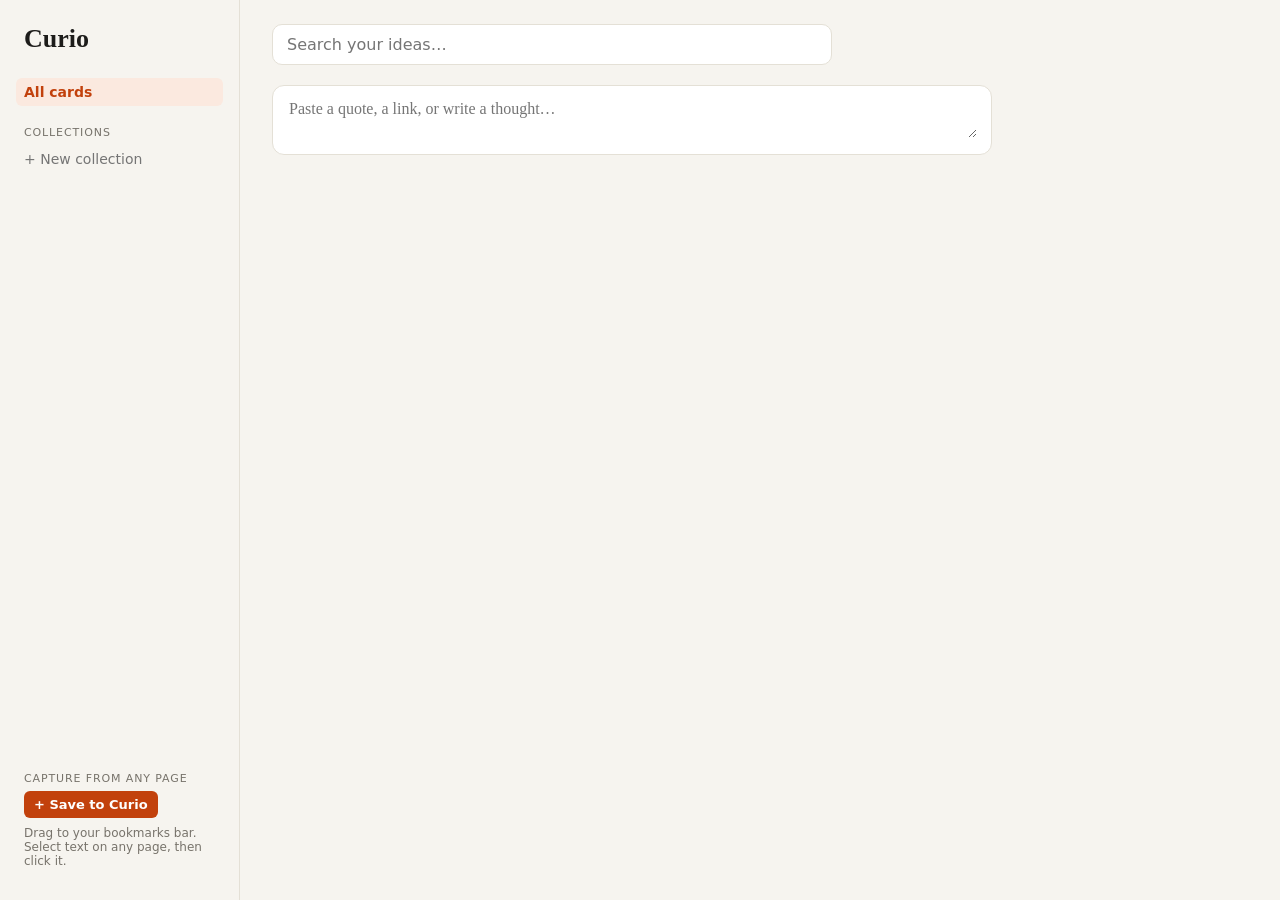
==== static/index.html @ 63f0060b "Curio: personal knowledge-curation app Cards (quotes, links, videos, notes), collections, related id" ====
<!doctype html>
<html lang="en">
<head>
  <meta charset="utf-8">
  <meta name="viewport" content="width=device-width, initial-scale=1">
  <title>Curio</title>
  <link rel="stylesheet" href="style.css">
</head>
<body>
  <aside class="sidebar">
    <h1 class="logo">Curio</h1>
    <nav>
      <a href="#" class="nav-item active" data-collection="">All cards</a>
      <div class="nav-label">Collections</div>
      <div id="collection-list"></div>
      <form id="new-collection" class="new-collection">
        <input name="name" placeholder="+ New collection" autocomplete="off">
      </form>
    </nav>
    <div class="bookmarklet-box">
      <div class="nav-label">Capture from any page</div>
      <a id="bookmarklet" class="bookmarklet" title="Drag me to your bookmarks bar">+ Save to Curio</a>
      <p>Drag to your bookmarks bar. Select text on any page, then click it.</p>
    </div>
  </aside>

  <main>
    <header class="topbar">
      <input id="search" type="search" placeholder="Search your ideas…" autocomplete="off">
    </header>

    <form id="capture" class="capture">
      <textarea name="content" rows="2" placeholder="Paste a quote, a link, or write a thought…"></textarea>
      <div class="capture-extra" hidden>
        <input name="title" placeholder="Source / title (optional)">
        <input name="url" placeholder="Source URL (optional)">
        <input name="note" placeholder="Why are you saving this? (optional)">
        <div class="capture-actions">
          <span class="type-hint"></span>
          <button type="submit">Save card</button>
        </div>
      </div>
    </form>

    <div id="heading" class="heading"></div>
    <div id="grid" class="grid"></div>
    <p id="empty" class="empty" hidden>Nothing here yet. Save your first idea above.</p>
  </main>

  <dialog id="detail" class="detail">
    <button class="close" aria-label="Close">×</button>
    <div id="detail-body"></div>
  </dialog>

  <script src="app.js"></script>
</body>
</html>
---- static/style.css ----
:root {
  --bg: #f6f4ef;
  --surface: #ffffff;
  --text: #1d1c1a;
  --muted: #77736b;
  --line: #e4e0d6;
  --accent: #c2410c;
  --accent-soft: #fbe9df;
  --serif: Georgia, "Iowan Old Style", serif;
  --sans: -apple-system, "Segoe UI", system-ui, sans-serif;
}
@media (prefers-color-scheme: dark) {
  :root {
    --bg: #161514;
    --surface: #211f1d;
    --text: #ece9e2;
    --muted: #9a958b;
    --line: #34312d;
    --accent: #f97316;
    --accent-soft: #3a2518;
  }
}
* { box-sizing: border-box; }
body {
  margin: 0; display: flex; min-height: 100vh;
  background: var(--bg); color: var(--text); font-family: var(--sans);
}
input, textarea, button { font: inherit; color: inherit; }

/* sidebar */
.sidebar {
  width: 240px; flex-shrink: 0; padding: 24px 16px; border-right: 1px solid var(--line);
  position: sticky; top: 0; height: 100vh; overflow-y: auto; display: flex; flex-direction: column;
}
.logo { font-family: var(--serif); font-size: 26px; margin: 0 8px 24px; }
.nav-label { font-size: 11px; text-transform: uppercase; letter-spacing: .08em; color: var(--muted); margin: 20px 8px 6px; }
.nav-item {
  display: flex; justify-content: space-between; padding: 6px 8px; border-radius: 6px;
  color: inherit; text-decoration: none; font-size: 14px;
}
.nav-item:hover { background: var(--line); }
.nav-item.active { background: var(--accent-soft); color: var(--accent); font-weight: 600; }
.nav-item .count { color: var(--muted); font-weight: 400; }
.new-collection input {
  width: 100%; border: none; background: none; padding: 6px 8px; font-size: 14px; color: var(--muted);
}
.new-collection input:focus { outline: 1px solid var(--line); border-radius: 6px; color: var(--text); }
.bookmarklet-box { margin-top: auto; font-size: 12px; color: var(--muted); }
.bookmarklet {
  display: inline-block; margin: 0 8px; padding: 6px 10px; border-radius: 6px;
  background: var(--accent); color: #fff; text-decoration: none; font-weight: 600; font-size: 13px; cursor: grab;
}
.bookmarklet-box p { margin: 8px; }

/* main */
main { flex: 1; padding: 24px 32px; min-width: 0; }
.topbar input {
  width: 100%; max-width: 560px; padding: 10px 14px; border-radius: 10px;
  border: 1px solid var(--line); background: var(--surface);
}
.capture {
  margin: 20px 0; background: var(--surface); border: 1px solid var(--line);
  border-radius: 12px; padding: 12px 14px; max-width: 720px;
}
.capture textarea { width: 100%; border: none; resize: vertical; background: none; outline: none; font-family: var(--serif); font-size: 16px; }
.capture-extra input {
  width: 100%; border: none; border-top: 1px solid var(--line); padding: 8px 0; background: none; outline: none; font-size: 13px;
}
.capture-actions { display: flex; justify-content: space-between; align-items: center; padding-top: 8px; }
.type-hint { font-size: 12px; color: var(--muted); }
button[type=submit], .btn {
  background: var(--accent); color: #fff; border: none; border-radius: 8px; padding: 7px 14px; font-weight: 600; cursor: pointer;
}
.btn.ghost { background: none; color: var(--muted); border: 1px solid var(--line); }
.heading { font-family: var(--serif); font-size: 22px; margin: 8px 0 16px; }
.heading small { font-family: var(--sans); font-size: 13px; color: var(--muted); margin-left: 8px; }
.empty { color: var(--muted); }

/* card grid (masonry via columns) */
.grid { columns: 280px; column-gap: 16px; }
.card {
  break-inside: avoid; margin-bottom: 16px; background: var(--surface); border: 1px solid var(--line);
  border-radius: 12px; padding: 16px; cursor: pointer; transition: transform .1s, box-shadow .1s;
}
.card:hover { transform: translateY(-2px); box-shadow: 0 6px 20px rgba(0,0,0,.08); }
.card .type { font-size: 11px; text-transform: uppercase; letter-spacing: .08em; color: var(--accent); margin-bottom: 8px; }
.card.quote .content { font-family: var(--serif); font-size: 17px; line-height: 1.45; }
.card.quote .content::before { content: "“"; color: var(--accent); }
.card.quote .content::after { content: "”"; color: var(--accent); }
.card.link .title, .card.video .title { font-weight: 600; margin-bottom: 6px; }
.card.video .content { color: var(--muted); font-size: 13px; }
.thumb { position: relative; margin: -16px -16px 12px; border-radius: 12px 12px 0 0; overflow: hidden; background: var(--line); }
.thumb img { display: block; width: 100%; max-height: 260px; object-fit: cover; }
.thumb.play::after {
  content: "▶"; position: absolute; inset: 0; margin: auto; width: 52px; height: 52px; border-radius: 50%;
  background: rgba(0,0,0,.6); color: #fff; display: grid; place-items: center; font-size: 20px; padding-left: 4px;
}
.player { position: relative; aspect-ratio: 16 / 9; margin-bottom: 20px; border-radius: 12px; overflow: hidden; background: #000; }
.player iframe { position: absolute; inset: 0; width: 100%; height: 100%; border: 0; }
.detail-image { display: block; max-width: 100%; max-height: 360px; border-radius: 12px; margin-bottom: 20px; }
.card .content { white-space: pre-wrap; word-wrap: break-word; line-height: 1.5; font-size: 14px; }
.card.link .content { color: var(--muted); font-size: 13px; }
.card .source { margin-top: 10px; font-size: 12px; color: var(--muted); overflow: hidden; text-overflow: ellipsis; white-space: nowrap; }
.card .score { float: right; font-size: 11px; color: var(--muted); }

/* detail */
.detail {
  width: min(900px, 94vw); max-height: 90vh; border: none; border-radius: 16px; padding: 32px;
  background: var(--bg); color: var(--text);
}
.detail::backdrop { background: rgba(0,0,0,.45); }
.detail .close { position: absolute; top: 12px; right: 16px; background: none; border: none; font-size: 26px; cursor: pointer; color: var(--muted); }
.detail-main { font-family: var(--serif); font-size: 21px; line-height: 1.5; white-space: pre-wrap; }
.detail-meta { color: var(--muted); font-size: 13px; margin: 14px 0; }
.detail-meta a { color: var(--accent); }
.detail textarea {
  width: 100%; min-height: 60px; border: 1px solid var(--line); border-radius: 8px; padding: 10px; background: var(--surface);
}
.chips { display: flex; flex-wrap: wrap; gap: 6px; margin: 8px 0 16px; }
.chip {
  border: 1px solid var(--line); background: var(--surface); border-radius: 999px; padding: 4px 12px; font-size: 13px; cursor: pointer;
}
.chip.on { background: var(--accent-soft); border-color: var(--accent); color: var(--accent); }
.section-title { font-size: 11px; text-transform: uppercase; letter-spacing: .08em; color: var(--muted); margin: 24px 0 8px; }
.related { columns: 240px; column-gap: 12px; }
.detail-actions { display: flex; gap: 8px; justify-content: flex-end; margin-top: 12px; }

@media (max-width: 760px) {
  body { flex-direction: column; }
  .sidebar { width: auto; height: auto; position: static; border-right: none; border-bottom: 1px solid var(--line); }
  .bookmarklet-box { display: none; }
  main { padding: 16px; }
}

/* why-note footer */
.card .why {
  margin: 12px -16px -16px; padding: 10px 16px; border-top: 1px dashed var(--line);
  font-size: 13px; font-style: italic; color: var(--muted); background: var(--accent-soft); border-radius: 0 0 12px 12px;
  white-space: pre-wrap;
}
.card .why::before { content: "Why: "; font-style: normal; font-weight: 600; color: var(--accent); }

/* video clips */
.clip-badge {
  position: absolute; left: 8px; bottom: 8px; background: rgba(0,0,0,.72); color: #fff;
  font-size: 12px; font-weight: 600; padding: 3px 8px; border-radius: 6px;
}
.card > .clip-badge { position: static; display: inline-block; margin-bottom: 8px; }
.clip { display: flex; flex-wrap: wrap; align-items: center; gap: 8px; margin: -8px 0 20px; font-size: 13px; color: var(--muted); }
.clip-label { font-weight: 600; color: var(--accent); }
.clip input {
  width: 72px; margin-left: 4px; padding: 5px 8px; border: 1px solid var(--line); border-radius: 6px; background: var(--surface);
}
.btn.small { padding: 5px 10px; font-size: 13px; }
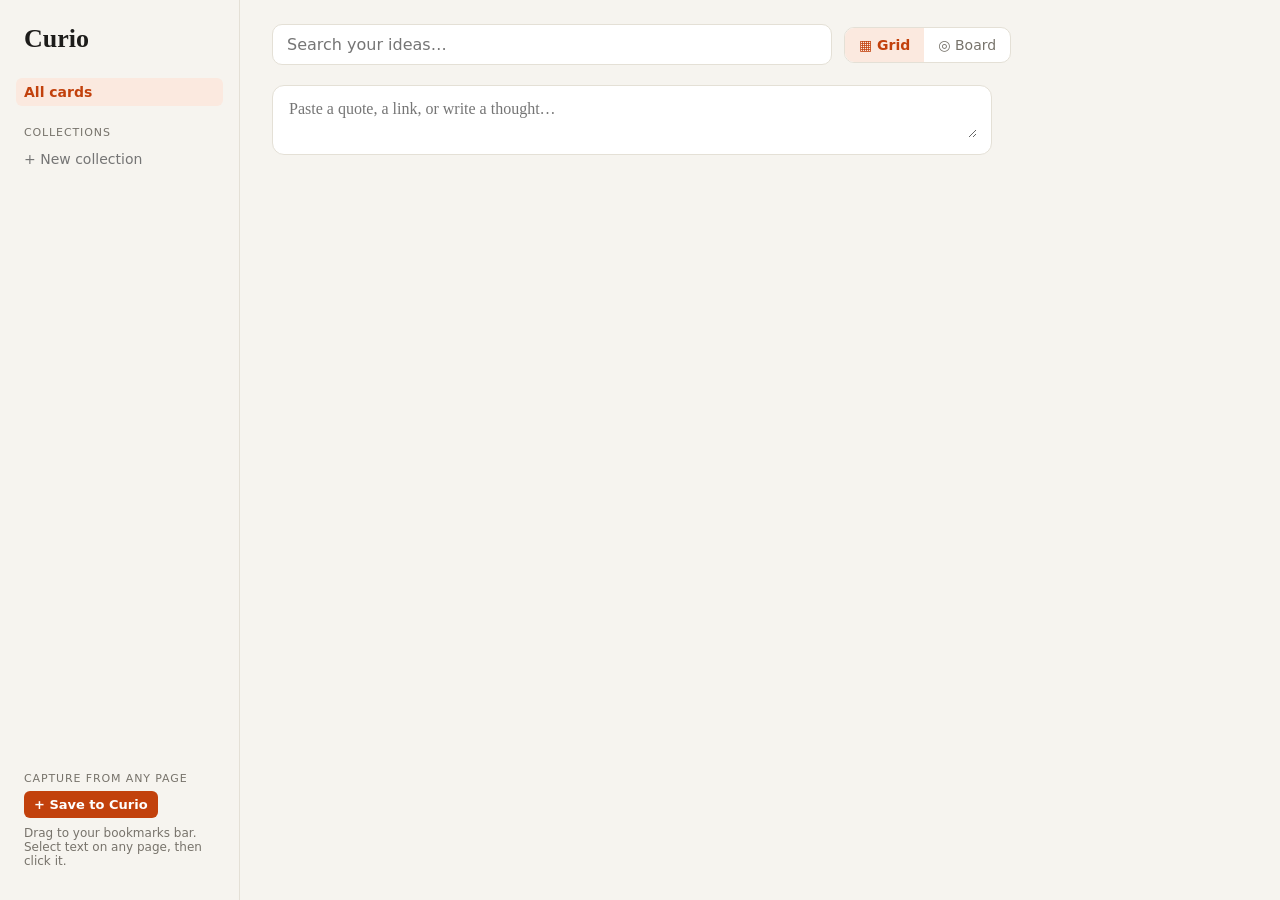
==== commit 6487bbfd: "Add whiteboard view for connecting ideas Board view per collection: drag cards, draw labeled connect" ====
--- a/static/index.html
+++ b/static/index.html
@@ -27,6 +27,10 @@
   <main>
     <header class="topbar">
       <input id="search" type="search" placeholder="Search your ideas…" autocomplete="off">
+      <div class="view-toggle" role="tablist">
+        <button data-view="grid" class="on">▦ Grid</button>
+        <button data-view="board">◎ Board</button>
+      </div>
     </header>
 
     <form id="capture" class="capture">
@@ -44,6 +48,25 @@
 
     <div id="heading" class="heading"></div>
     <div id="grid" class="grid"></div>
+
+    <section id="board" class="board" hidden>
+      <div class="board-toolbar">
+        <label><input type="checkbox" id="show-suggestions" checked> Show suggested connections</label>
+        <span class="board-hint">Drag cards to arrange · drag a card's <b>●</b> onto another to connect · scroll to zoom · drag the background to move</span>
+        <span class="zoom">
+          <button class="btn ghost small" id="zoom-out" title="Zoom out">−</button>
+          <button class="btn ghost small" id="zoom-in" title="Zoom in">+</button>
+          <button class="btn ghost small" id="zoom-fit" title="Show everything">Fit</button>
+        </span>
+      </div>
+      <div id="board-viewport" class="board-viewport">
+        <div id="board-world" class="board-world">
+          <svg id="board-lines" class="board-lines"></svg>
+          <div id="board-cards"></div>
+          <div id="board-labels"></div>
+        </div>
+      </div>
+    </section>
     <p id="empty" class="empty" hidden>Nothing here yet. Save your first idea above.</p>
   </main>
 
@@ -52,6 +75,13 @@
     <div id="detail-body"></div>
   </dialog>
 
+  <div id="link-menu" class="link-menu" hidden>
+    <input id="link-label" placeholder="Label, e.g. inspired by" autocomplete="off">
+    <button class="btn small" id="link-save">Save</button>
+    <button class="btn ghost small" id="link-delete">Remove</button>
+  </div>
+
   <script src="app.js"></script>
+  <script src="board.js"></script>
 </body>
 </html>
--- a/static/style.css
+++ b/static/style.css
@@ -152,3 +152,81 @@
   width: 72px; margin-left: 4px; padding: 5px 8px; border: 1px solid var(--line); border-radius: 6px; background: var(--surface);
 }
 .btn.small { padding: 5px 10px; font-size: 13px; }
+
+/* grid / board toggle */
+.topbar { display: flex; gap: 12px; align-items: center; flex-wrap: wrap; }
+.topbar input { flex: 1; min-width: 200px; }
+.view-toggle { display: inline-flex; border: 1px solid var(--line); border-radius: 10px; overflow: hidden; background: var(--surface); }
+.view-toggle button { border: none; background: none; padding: 9px 14px; cursor: pointer; color: var(--muted); font-size: 14px; }
+.view-toggle button.on { background: var(--accent-soft); color: var(--accent); font-weight: 600; }
+
+/* whiteboard */
+.board-toolbar {
+  display: flex; flex-wrap: wrap; align-items: center; gap: 8px 16px; margin-bottom: 8px; font-size: 13px; color: var(--muted);
+}
+.board-toolbar label { display: inline-flex; align-items: center; gap: 6px; cursor: pointer; color: var(--text); }
+.board-hint { flex: 1; min-width: 200px; }
+.board-hint b { color: var(--accent); }
+.zoom { display: inline-flex; gap: 4px; }
+.board-viewport {
+  position: relative; overflow: hidden; height: calc(100vh - 230px); min-height: 420px;
+  border: 1px solid var(--line); border-radius: 14px; cursor: grab; touch-action: none; user-select: none;
+  background-color: var(--surface);
+  background-image: radial-gradient(var(--line) 1px, transparent 1px);
+  background-size: 22px 22px;
+}
+.board-viewport.panning { cursor: grabbing; }
+.board-world { position: absolute; left: 0; top: 0; transform-origin: 0 0; }
+.board-lines { position: absolute; left: 0; top: 0; width: 1px; height: 1px; overflow: visible; pointer-events: none; }
+.board-lines .link { stroke: var(--accent); stroke-width: 2.5; }
+.board-lines .link.temp { stroke-dasharray: 6 4; }
+.board-lines .suggest { stroke: var(--muted); stroke-width: 1.5; stroke-dasharray: 4 6; opacity: .6; }
+
+.bcard { position: absolute; width: 220px; margin: 0; cursor: grab; }
+.bcard:hover { transform: none; }
+.bcard.dragging { cursor: grabbing; box-shadow: 0 12px 30px rgba(0,0,0,.18); z-index: 5; }
+.bcard.target { outline: 3px solid var(--accent); outline-offset: 2px; }
+.bcard.dim { opacity: .25; }
+.bcard img { pointer-events: none; -webkit-user-drag: none; }
+.bcard .thumb img { max-height: 124px; }
+.bcard .content { display: -webkit-box; -webkit-line-clamp: 6; -webkit-box-orient: vertical; overflow: hidden; }
+.bcard.quote .content { font-size: 15px; }
+.bcard .why { -webkit-line-clamp: 3; display: -webkit-box; -webkit-box-orient: vertical; overflow: hidden; }
+.handle {
+  position: absolute; right: -10px; top: 50%; transform: translateY(-50%);
+  width: 20px; height: 20px; border-radius: 50%; display: grid; place-items: center;
+  background: var(--accent); color: #fff; font-size: 10px; cursor: crosshair; opacity: .35; transition: opacity .15s, transform .15s;
+  box-shadow: 0 0 0 3px var(--surface);
+}
+.bcard:hover .handle { opacity: 1; transform: translateY(-50%) scale(1.15); }
+
+.link-label, .suggest-add {
+  position: absolute; transform: translate(-50%, -50%); z-index: 3; cursor: pointer; white-space: nowrap;
+  border-radius: 999px; font-size: 12px; line-height: 1;
+}
+.link-label {
+  padding: 5px 10px; border: 1.5px solid var(--accent); background: var(--surface); color: var(--accent); font-weight: 600;
+  max-width: 180px; overflow: hidden; text-overflow: ellipsis;
+}
+.link-label.empty { padding: 4px 7px; opacity: .8; }
+.suggest-add {
+  width: 22px; height: 22px; padding: 0; border: 1.5px dashed var(--muted); background: var(--surface); color: var(--muted);
+  font-size: 15px; font-weight: 600; opacity: .75;
+}
+.suggest-add:hover { border-style: solid; border-color: var(--accent); color: var(--accent); opacity: 1; }
+
+.link-menu {
+  position: fixed; z-index: 50; display: flex; gap: 6px; padding: 8px; border-radius: 10px;
+  background: var(--surface); border: 1px solid var(--line); box-shadow: 0 10px 30px rgba(0,0,0,.18);
+}
+.link-menu[hidden] { display: none; }
+.link-menu input { width: 190px; padding: 6px 8px; border: 1px solid var(--line); border-radius: 6px; background: var(--bg); }
+
+/* connected ideas in the detail view */
+.conn-wrap { break-inside: avoid; }
+.conn-label { font-size: 12px; font-weight: 600; color: var(--accent); margin: 0 0 4px 4px; }
+
+@media (max-width: 760px) {
+  .board-hint { display: none; }
+  .board-viewport { height: 70vh; }
+}
